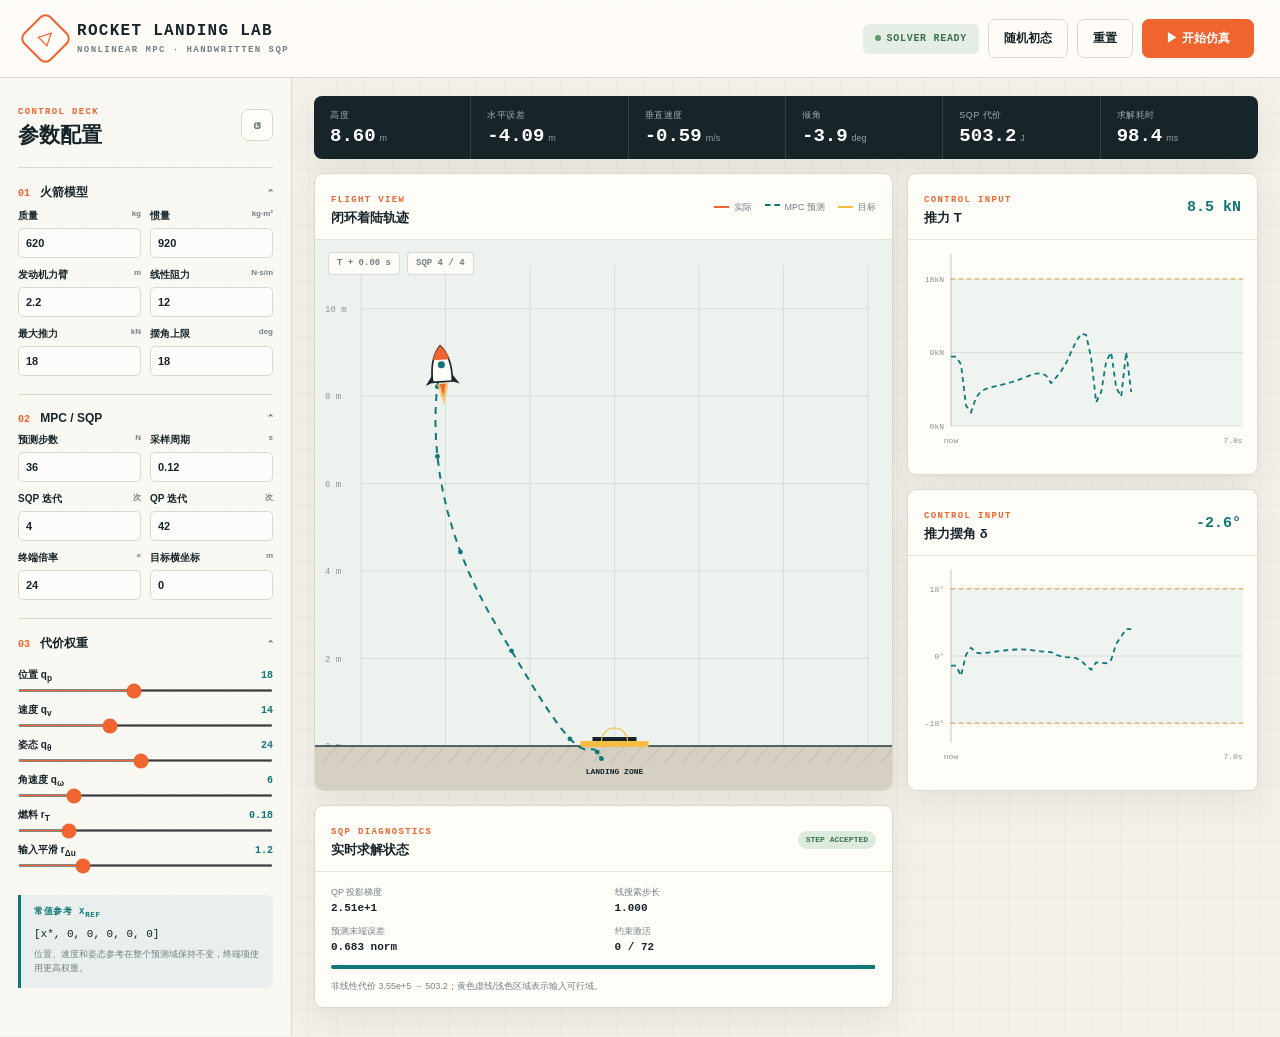
==== index.html @ 8353f201 "initial sim" ====
<!doctype html>
<html lang="zh-CN">
<head>
  <meta charset="utf-8" />
  <meta name="viewport" content="width=device-width, initial-scale=1" />
  <meta name="description" content="基于手写 SQP 的二维火箭着陆 MPC 可视化演示" />
  <title>SQP / MPC · Rocket Landing Lab</title>
  <link rel="stylesheet" href="styles.css" />
</head>
<body>
  <div class="app-shell">
    <header class="topbar">
      <div class="brand">
        <span class="brand-mark" aria-hidden="true">△</span>
        <div>
          <h1>ROCKET LANDING LAB</h1>
          <p>NONLINEAR MPC · HANDWRITTEN SQP</p>
        </div>
      </div>
      <div class="header-actions">
        <span id="solverBadge" class="status-badge"><i></i> SOLVER READY</span>
        <button id="randomizeBtn" class="btn secondary">随机初态</button>
        <button id="resetBtn" class="btn secondary">重置</button>
        <button id="runBtn" class="btn primary">▶ 开始仿真</button>
      </div>
    </header>

    <main class="workspace">
      <aside class="control-panel">
        <div class="panel-heading">
          <div>
            <span class="eyebrow">CONTROL DECK</span>
            <h2>参数配置</h2>
          </div>
          <button id="defaultsBtn" class="icon-btn" title="恢复默认参数">↺</button>
        </div>

        <section class="control-section">
          <button class="section-title" aria-expanded="true">
            <span><b>01</b> 火箭模型</span><i>⌃</i>
          </button>
          <div class="section-body grid-2">
            <label>质量 <span>kg</span><input id="mass" type="number" min="150" max="3000" step="10" value="620" /></label>
            <label>惯量 <span>kg·m²</span><input id="inertia" type="number" min="100" max="10000" step="10" value="920" /></label>
            <label>发动机力臂 <span>m</span><input id="lever" type="number" min="0.2" max="5" step="0.1" value="2.2" /></label>
            <label>线性阻力 <span>N·s/m</span><input id="drag" type="number" min="0" max="100" step="1" value="12" /></label>
            <label>最大推力 <span>kN</span><input id="maxThrust" type="number" min="5" max="80" step="0.5" value="18" /></label>
            <label>摆角上限 <span>deg</span><input id="maxGimbal" type="number" min="2" max="35" step="1" value="18" /></label>
          </div>
        </section>

        <section class="control-section">
          <button class="section-title" aria-expanded="true">
            <span><b>02</b> MPC / SQP</span><i>⌃</i>
          </button>
          <div class="section-body grid-2">
            <label>预测步数 <span>N</span><input id="horizon" type="number" min="12" max="70" step="1" value="36" /></label>
            <label>采样周期 <span>s</span><input id="dt" type="number" min="0.05" max="0.3" step="0.01" value="0.12" /></label>
            <label>SQP 迭代 <span>次</span><input id="sqpIterations" type="number" min="1" max="8" step="1" value="4" /></label>
            <label>QP 迭代 <span>次</span><input id="qpIterations" type="number" min="8" max="100" step="1" value="42" /></label>
            <label>终端倍率 <span>×</span><input id="terminalScale" type="number" min="1" max="80" step="1" value="24" /></label>
            <label>目标横坐标 <span>m</span><input id="targetX" type="number" min="-8" max="8" step="0.5" value="0" /></label>
          </div>
        </section>

        <section class="control-section weights-section">
          <button class="section-title" aria-expanded="true">
            <span><b>03</b> 代价权重</span><i>⌃</i>
          </button>
          <div class="section-body">
            <label class="slider-label"><span>位置 q<sub>p</sub></span><output id="wPosOut">18</output><input id="wPos" type="range" min="0" max="40" step="1" value="18" /></label>
            <label class="slider-label"><span>速度 q<sub>v</sub></span><output id="wVelOut">14</output><input id="wVel" type="range" min="0" max="40" step="1" value="14" /></label>
            <label class="slider-label"><span>姿态 q<sub>θ</sub></span><output id="wAngleOut">24</output><input id="wAngle" type="range" min="0" max="50" step="1" value="24" /></label>
            <label class="slider-label"><span>角速度 q<sub>ω</sub></span><output id="wOmegaOut">6</output><input id="wOmega" type="range" min="0" max="30" step="1" value="6" /></label>
            <label class="slider-label"><span>燃料 r<sub>T</sub></span><output id="wFuelOut">0.18</output><input id="wFuel" type="range" min="0" max="1" step="0.02" value="0.18" /></label>
            <label class="slider-label"><span>输入平滑 r<sub>Δu</sub></span><output id="wSmoothOut">1.2</output><input id="wSmooth" type="range" min="0" max="5" step="0.1" value="1.2" /></label>
          </div>
        </section>

        <div class="reference-card">
          <span>常值参考 x<sub>ref</sub></span>
          <code>[x*, 0, 0, 0, 0, 0]</code>
          <p>位置、速度和姿态参考在整个预测域保持不变，终端项使用更高权重。</p>
        </div>
      </aside>

      <section class="dashboard">
        <div class="telemetry-strip">
          <div><span>高度</span><strong id="altitudeValue">—</strong><small>m</small></div>
          <div><span>水平误差</span><strong id="xErrorValue">—</strong><small>m</small></div>
          <div><span>垂直速度</span><strong id="vzValue">—</strong><small>m/s</small></div>
          <div><span>倾角</span><strong id="angleValue">—</strong><small>deg</small></div>
          <div><span>SQP 代价</span><strong id="costValue">—</strong><small>J</small></div>
          <div><span>求解耗时</span><strong id="solveValue">—</strong><small>ms</small></div>
        </div>

        <div class="viz-grid">
          <article class="card flight-card">
            <div class="card-header">
              <div><span class="eyebrow">FLIGHT VIEW</span><h3>闭环着陆轨迹</h3></div>
              <div class="legend"><span class="actual">实际</span><span class="predicted">MPC 预测</span><span class="target">目标</span></div>
            </div>
            <div class="canvas-wrap flight-wrap">
              <canvas id="flightCanvas"></canvas>
              <div class="flight-overlay">
                <span id="timeChip">T + 0.00 s</span>
                <span id="iterationChip">SQP 0 / 0</span>
              </div>
              <div id="landingResult" class="landing-result" hidden></div>
            </div>
          </article>

          <article class="card input-card">
            <div class="card-header">
              <div><span class="eyebrow">CONTROL INPUT</span><h3>推力 T</h3></div>
              <strong id="thrustNow">0.0 kN</strong>
            </div>
            <div class="canvas-wrap chart-wrap"><canvas id="thrustCanvas"></canvas></div>
          </article>

          <article class="card input-card">
            <div class="card-header">
              <div><span class="eyebrow">CONTROL INPUT</span><h3>推力摆角 δ</h3></div>
              <strong id="gimbalNow">0.0°</strong>
            </div>
            <div class="canvas-wrap chart-wrap"><canvas id="gimbalCanvas"></canvas></div>
          </article>

          <article class="card diagnostics-card">
            <div class="card-header">
              <div><span class="eyebrow">SQP DIAGNOSTICS</span><h3>实时求解状态</h3></div>
              <span id="convergencePill" class="pill">WAITING</span>
            </div>
            <div class="diagnostics-grid">
              <div><span>QP 投影梯度</span><strong id="qpResidual">—</strong></div>
              <div><span>线搜索步长</span><strong id="lineAlpha">—</strong></div>
              <div><span>预测末端误差</span><strong id="terminalError">—</strong></div>
              <div><span>约束激活</span><strong id="activeConstraints">—</strong></div>
            </div>
            <div class="cost-track"><i id="costTrackFill"></i></div>
            <p id="solverMessage">点击“开始仿真”，MPC 将在每个采样时刻重新求解。</p>
          </article>
        </div>
      </section>
    </main>
  </div>
  <script src="mpc.js"></script>
  <script src="app.js"></script>
</body>
</html>
---- styles.css ----
:root {
  --ink: #17252a;
  --muted: #718086;
  --paper: #f4f1e9;
  --card: #fffdf8;
  --line: #ddd8cc;
  --orange: #f0642f;
  --orange-dark: #d84c18;
  --teal: #0f7778;
  --yellow: #f6bd45;
  --green: #4f8d61;
  --shadow: 0 12px 34px rgba(42, 48, 45, .08);
}

* { box-sizing: border-box; }

html, body { margin: 0; min-height: 100%; background: var(--paper); color: var(--ink); }

body {
  font-family: Inter, ui-sans-serif, -apple-system, BlinkMacSystemFont, "Segoe UI", "PingFang SC", "Microsoft YaHei", sans-serif;
  background-image:
    linear-gradient(rgba(23, 37, 42, .022) 1px, transparent 1px),
    linear-gradient(90deg, rgba(23, 37, 42, .022) 1px, transparent 1px);
  background-size: 28px 28px;
}

button, input { font: inherit; }
button { color: inherit; }

.app-shell { min-height: 100vh; }

.topbar {
  height: 78px;
  display: flex;
  align-items: center;
  justify-content: space-between;
  padding: 0 26px;
  border-bottom: 1px solid var(--line);
  background: rgba(255, 253, 248, .92);
  backdrop-filter: blur(14px);
  position: sticky;
  top: 0;
  z-index: 10;
}

.brand { display: flex; align-items: center; gap: 12px; }
.brand-mark {
  width: 39px; height: 39px; display: grid; place-items: center;
  border: 2px solid var(--orange); color: var(--orange); font-weight: 900;
  transform: rotate(45deg); border-radius: 8px;
}
.brand-mark::first-letter { transform: rotate(-45deg); }
.brand h1 { margin: 0; font: 800 16px/1.15 ui-monospace, SFMono-Regular, Menlo, monospace; letter-spacing: .08em; }
.brand p { margin: 5px 0 0; font: 600 9px/1 ui-monospace, monospace; color: var(--muted); letter-spacing: .16em; }

.header-actions { display: flex; align-items: center; gap: 9px; }
.status-badge { font: 700 10px/1 ui-monospace, monospace; letter-spacing: .07em; background: #e4eee5; color: #3f6f4c; padding: 10px 12px; border-radius: 6px; }
.status-badge i { display: inline-block; width: 6px; height: 6px; margin-right: 6px; border-radius: 50%; background: #5a9c6a; }
.status-badge.running i { animation: pulse 1.2s infinite; }
.status-badge.warning { background: #fff0d5; color: #9b6414; }
.status-badge.warning i { background: var(--yellow); }

.btn, .icon-btn {
  border: 1px solid var(--line); border-radius: 7px; background: var(--card);
  cursor: pointer; transition: .16s ease; font-weight: 700;
}
.btn { padding: 10px 15px; font-size: 12px; }
.btn:hover, .icon-btn:hover { transform: translateY(-1px); box-shadow: 0 5px 14px rgba(33, 40, 38, .09); }
.btn.primary { color: #fff; background: var(--orange); border-color: var(--orange); min-width: 112px; }
.btn.primary:hover { background: var(--orange-dark); }
.btn.primary.running { background: var(--teal); border-color: var(--teal); }
.btn.secondary { background: transparent; }
.icon-btn { width: 32px; height: 32px; color: var(--muted); }

.workspace { display: grid; grid-template-columns: 292px minmax(0, 1fr); min-height: calc(100vh - 78px); }
.control-panel { border-right: 1px solid var(--line); background: rgba(255, 253, 248, .62); padding: 22px 18px 28px; }
.panel-heading, .card-header { display: flex; align-items: center; justify-content: space-between; }
.panel-heading h2, .card-header h3 { margin: 3px 0 0; }
.panel-heading h2 { font-size: 21px; }
.eyebrow { color: var(--orange); font: 800 9px/1 ui-monospace, monospace; letter-spacing: .15em; }

.control-section { border-top: 1px solid var(--line); margin-top: 18px; padding-top: 8px; }
.section-title { width: 100%; display: flex; justify-content: space-between; align-items: center; padding: 8px 0; border: 0; background: none; cursor: pointer; font-weight: 800; font-size: 12px; }
.section-title b { color: var(--orange); margin-right: 7px; font: 800 10px/1 ui-monospace, monospace; }
.section-title i { color: var(--muted); font-style: normal; }
.section-body { overflow: hidden; }
.control-section.collapsed .section-body { display: none; }
.control-section.collapsed .section-title i { transform: rotate(180deg); }
.grid-2 { display: grid; grid-template-columns: 1fr 1fr; gap: 10px 9px; }
.grid-2 label { color: var(--ink); font-size: 10px; font-weight: 700; }
.grid-2 label span { float: right; color: var(--muted); font-size: 8px; font-weight: 600; }
input[type="number"] {
  width: 100%; margin-top: 5px; padding: 8px 7px; border: 1px solid var(--line);
  border-radius: 5px; outline: none; background: rgba(255,255,255,.68); color: var(--ink); font-size: 11px;
}
input[type="number"]:focus { border-color: var(--teal); box-shadow: 0 0 0 2px rgba(15,119,120,.1); }

.slider-label { display: grid; grid-template-columns: 1fr 40px; align-items: center; gap: 2px 8px; margin: 8px 0 11px; font-size: 10px; font-weight: 700; }
.slider-label output { justify-self: end; font: 700 10px/1 ui-monospace, monospace; color: var(--teal); }
input[type="range"] { grid-column: 1 / 3; width: 100%; height: 3px; margin: 4px 0 0; accent-color: var(--orange); cursor: pointer; }

.reference-card { margin-top: 17px; padding: 13px; background: #e8efec; border-left: 3px solid var(--teal); border-radius: 0 6px 6px 0; }
.reference-card span { display: block; color: var(--teal); font: 800 9px/1 ui-monospace, monospace; text-transform: uppercase; letter-spacing: .08em; }
.reference-card code { display: block; margin-top: 9px; color: var(--ink); font-size: 11px; }
.reference-card p { margin: 8px 0 0; color: var(--muted); font-size: 9px; line-height: 1.5; }

.dashboard { min-width: 0; padding: 18px 22px 28px; }
.telemetry-strip { display: grid; grid-template-columns: repeat(6, 1fr); background: var(--ink); border-radius: 8px; color: white; overflow: hidden; box-shadow: var(--shadow); }
.telemetry-strip > div { padding: 13px 16px; border-right: 1px solid rgba(255,255,255,.12); }
.telemetry-strip > div:last-child { border: 0; }
.telemetry-strip span { display: block; color: #9cadb0; font-size: 9px; letter-spacing: .06em; }
.telemetry-strip strong { display: inline-block; margin-top: 5px; font: 700 19px/1 ui-monospace, monospace; }
.telemetry-strip small { margin-left: 4px; color: #91a3a6; font-size: 9px; }

.viz-grid { display: grid; grid-template-columns: minmax(0, 1.65fr) minmax(310px, 1fr); gap: 14px; margin-top: 14px; }
.card { background: var(--card); border: 1px solid var(--line); border-radius: 9px; box-shadow: var(--shadow); overflow: hidden; min-width: 0; }
.card-header { padding: 14px 16px 12px; border-bottom: 1px solid #e8e3d8; }
.card-header h3 { font-size: 13px; }
.card-header > strong { color: var(--teal); font: 800 15px/1 ui-monospace, monospace; }
.flight-card { grid-row: span 2; }
.legend { display: flex; gap: 13px; color: var(--muted); font-size: 9px; }
.legend span::before { content: ""; display: inline-block; width: 15px; height: 2px; margin: 0 5px 2px 0; }
.legend .actual::before { background: var(--orange); }
.legend .predicted::before { border-top: 2px dashed var(--teal); }
.legend .target::before { background: var(--yellow); }
.canvas-wrap { position: relative; min-width: 0; }
.flight-wrap { height: 550px; background: #edf2ef; }
.chart-wrap { height: 213px; }
canvas { display: block; width: 100%; height: 100%; }
.flight-overlay { position: absolute; left: 13px; top: 12px; display: flex; gap: 7px; pointer-events: none; }
.flight-overlay span { padding: 6px 8px; border: 1px solid rgba(23,37,42,.15); border-radius: 4px; background: rgba(255,253,248,.82); color: var(--muted); font: 700 9px/1 ui-monospace, monospace; }
.landing-result { position: absolute; inset: 50% auto auto 50%; transform: translate(-50%,-50%); width: min(330px, 80%); padding: 18px; background: rgba(255,253,248,.94); border: 1px solid var(--line); border-top: 4px solid var(--green); text-align: center; border-radius: 7px; box-shadow: 0 15px 40px rgba(23,37,42,.2); font-weight: 800; }
.landing-result.fail { border-top-color: var(--orange); }
.landing-result small { display: block; margin-top: 8px; color: var(--muted); font-weight: 500; }

.diagnostics-card { min-height: 180px; }
.pill { padding: 5px 8px; background: #eee9dd; border-radius: 10px; color: var(--muted); font: 800 8px/1 ui-monospace, monospace; }
.pill.good { background: #dcebdd; color: #3f714b; }
.diagnostics-grid { display: grid; grid-template-columns: 1fr 1fr; gap: 11px 22px; padding: 14px 16px 10px; }
.diagnostics-grid span { display: block; color: var(--muted); font-size: 9px; }
.diagnostics-grid strong { display: block; margin-top: 4px; font: 700 11px/1 ui-monospace, monospace; }
.cost-track { height: 4px; margin: 2px 16px 11px; border-radius: 2px; background: #ece7dc; overflow: hidden; }
.cost-track i { display: block; height: 100%; width: 0; background: var(--teal); transition: width .2s; }
.diagnostics-card p { margin: 0 16px 14px; color: var(--muted); font-size: 9px; line-height: 1.4; }

@keyframes pulse { 50% { opacity: .25; transform: scale(.72); } }

@media (max-width: 1100px) {
  .workspace { grid-template-columns: 250px minmax(0, 1fr); }
  .viz-grid { grid-template-columns: 1fr; }
  .flight-card { grid-row: auto; }
  .flight-wrap { height: 500px; }
  .telemetry-strip { grid-template-columns: repeat(3, 1fr); }
  .telemetry-strip > div:nth-child(3) { border-right: 0; }
  .telemetry-strip > div:nth-child(-n+3) { border-bottom: 1px solid rgba(255,255,255,.12); }
}

@media (max-width: 760px) {
  .topbar { height: auto; min-height: 70px; padding: 12px 14px; align-items: flex-start; }
  .brand p, .status-badge, #resetBtn { display: none; }
  .header-actions { flex-wrap: wrap; justify-content: flex-end; }
  .btn { padding: 9px 10px; }
  .workspace { display: block; }
  .control-panel { border-right: 0; border-bottom: 1px solid var(--line); }
  .dashboard { padding: 12px; }
  .telemetry-strip { grid-template-columns: repeat(2, 1fr); }
  .telemetry-strip > div { border-bottom: 1px solid rgba(255,255,255,.12); }
  .flight-wrap { height: 420px; }
  .legend { display: none; }
}
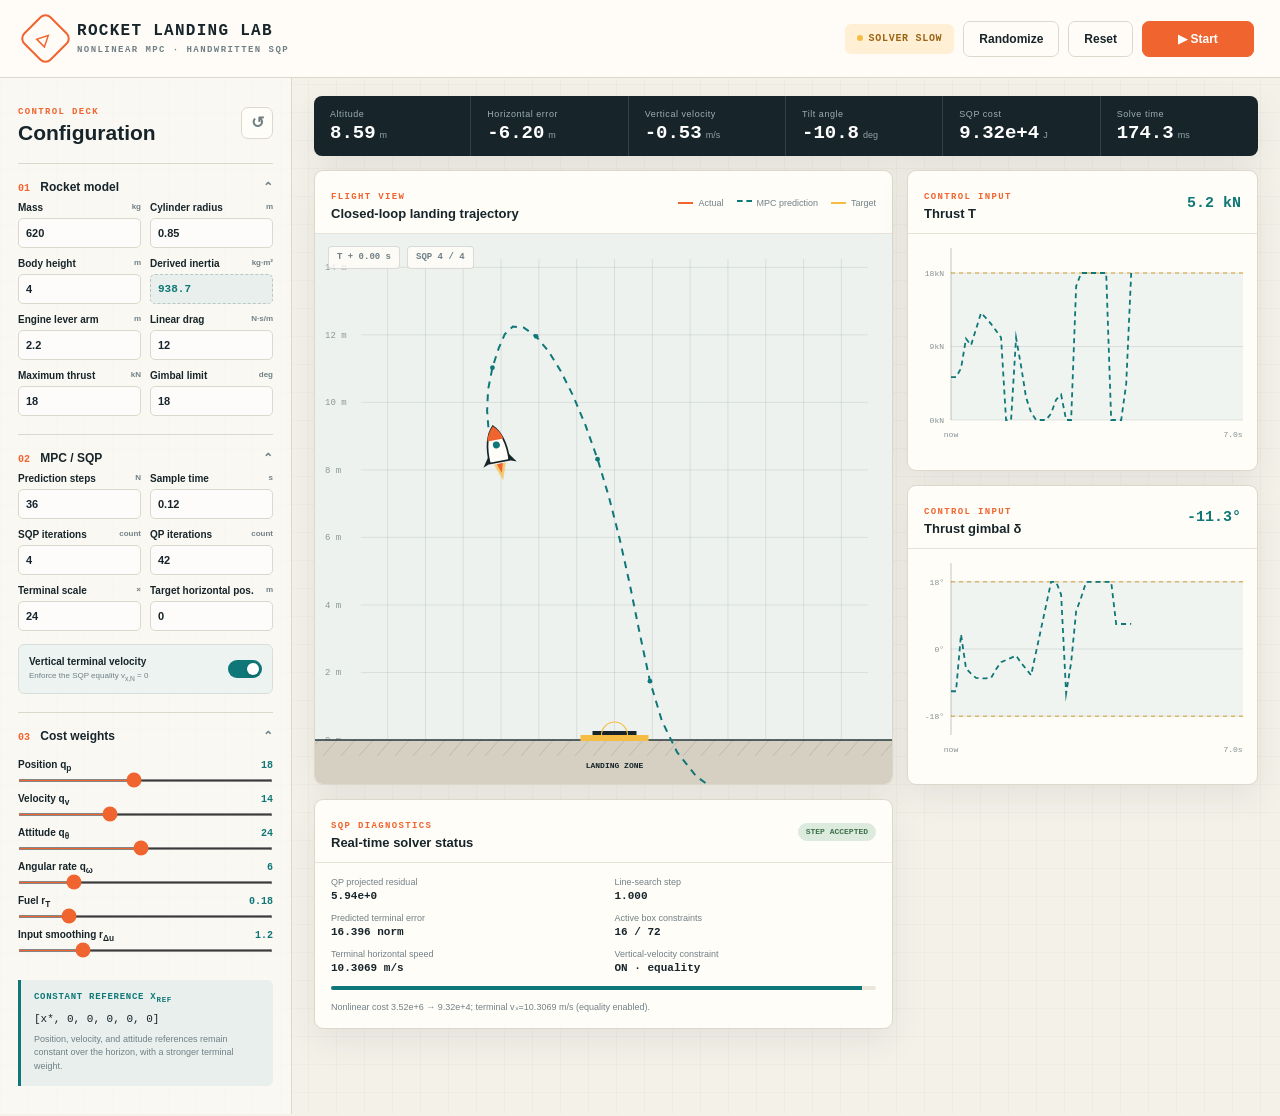
==== commit 53f244a3: "converg to english" ====
--- a/index.html
+++ b/index.html
@@ -1,9 +1,9 @@
 <!doctype html>
-<html lang="zh-CN">
+<html lang="en">
 <head>
   <meta charset="utf-8" />
   <meta name="viewport" content="width=device-width, initial-scale=1" />
-  <meta name="description" content="基于手写 SQP 的二维火箭着陆 MPC 可视化演示" />
+  <meta name="description" content="Interactive 2D rocket landing MPC demo with a handwritten SQP solver" />
   <title>SQP / MPC · Rocket Landing Lab</title>
   <link rel="stylesheet" href="styles.css" />
 </head>
@@ -19,9 +19,9 @@
       </div>
       <div class="header-actions">
         <span id="solverBadge" class="status-badge"><i></i> SOLVER READY</span>
-        <button id="randomizeBtn" class="btn secondary">随机初态</button>
-        <button id="resetBtn" class="btn secondary">重置</button>
-        <button id="runBtn" class="btn primary">▶ 开始仿真</button>
+        <button id="randomizeBtn" class="btn secondary">Randomize</button>
+        <button id="resetBtn" class="btn secondary">Reset</button>
+        <button id="runBtn" class="btn primary">▶ Start</button>
       </div>
     </header>
 
@@ -30,22 +30,24 @@
         <div class="panel-heading">
           <div>
             <span class="eyebrow">CONTROL DECK</span>
-            <h2>参数配置</h2>
+            <h2>Configuration</h2>
           </div>
-          <button id="defaultsBtn" class="icon-btn" title="恢复默认参数">↺</button>
+          <button id="defaultsBtn" class="icon-btn" title="Restore default parameters">↺</button>
         </div>
 
         <section class="control-section">
           <button class="section-title" aria-expanded="true">
-            <span><b>01</b> 火箭模型</span><i>⌃</i>
+            <span><b>01</b> Rocket model</span><i>⌃</i>
           </button>
           <div class="section-body grid-2">
-            <label>质量 <span>kg</span><input id="mass" type="number" min="150" max="3000" step="10" value="620" /></label>
-            <label>惯量 <span>kg·m²</span><input id="inertia" type="number" min="100" max="10000" step="10" value="920" /></label>
-            <label>发动机力臂 <span>m</span><input id="lever" type="number" min="0.2" max="5" step="0.1" value="2.2" /></label>
-            <label>线性阻力 <span>N·s/m</span><input id="drag" type="number" min="0" max="100" step="1" value="12" /></label>
-            <label>最大推力 <span>kN</span><input id="maxThrust" type="number" min="5" max="80" step="0.5" value="18" /></label>
-            <label>摆角上限 <span>deg</span><input id="maxGimbal" type="number" min="2" max="35" step="1" value="18" /></label>
+            <label>Mass <span>kg</span><input id="mass" type="number" min="150" max="3000" step="10" value="620" /></label>
+            <label>Cylinder radius <span>m</span><input id="radius" type="number" min="0.2" max="3" step="0.05" value="0.85" /></label>
+            <label>Body height <span>m</span><input id="bodyHeight" type="number" min="1" max="12" step="0.1" value="4" /></label>
+            <label title="I = m(3r²+h²)/12">Derived inertia <span>kg·m²</span><input id="inertia" class="derived-input" type="text" value="938.7" readonly /></label>
+            <label>Engine lever arm <span>m</span><input id="lever" type="number" min="0.2" max="5" step="0.1" value="2.2" /></label>
+            <label>Linear drag <span>N·s/m</span><input id="drag" type="number" min="0" max="100" step="1" value="12" /></label>
+            <label>Maximum thrust <span>kN</span><input id="maxThrust" type="number" min="5" max="80" step="0.5" value="18" /></label>
+            <label>Gimbal limit <span>deg</span><input id="maxGimbal" type="number" min="2" max="35" step="1" value="18" /></label>
           </div>
         </section>
 
@@ -54,51 +56,56 @@
             <span><b>02</b> MPC / SQP</span><i>⌃</i>
           </button>
           <div class="section-body grid-2">
-            <label>预测步数 <span>N</span><input id="horizon" type="number" min="12" max="70" step="1" value="36" /></label>
-            <label>采样周期 <span>s</span><input id="dt" type="number" min="0.05" max="0.3" step="0.01" value="0.12" /></label>
-            <label>SQP 迭代 <span>次</span><input id="sqpIterations" type="number" min="1" max="8" step="1" value="4" /></label>
-            <label>QP 迭代 <span>次</span><input id="qpIterations" type="number" min="8" max="100" step="1" value="42" /></label>
-            <label>终端倍率 <span>×</span><input id="terminalScale" type="number" min="1" max="80" step="1" value="24" /></label>
-            <label>目标横坐标 <span>m</span><input id="targetX" type="number" min="-8" max="8" step="0.5" value="0" /></label>
+            <label>Prediction steps <span>N</span><input id="horizon" type="number" min="12" max="70" step="1" value="36" /></label>
+            <label>Sample time <span>s</span><input id="dt" type="number" min="0.05" max="0.3" step="0.01" value="0.12" /></label>
+            <label>SQP iterations <span>count</span><input id="sqpIterations" type="number" min="1" max="8" step="1" value="4" /></label>
+            <label>QP iterations <span>count</span><input id="qpIterations" type="number" min="8" max="100" step="1" value="42" /></label>
+            <label>Terminal scale <span>×</span><input id="terminalScale" type="number" min="1" max="80" step="1" value="24" /></label>
+            <label>Target horizontal pos. <span>m</span><input id="targetX" type="number" min="-8" max="8" step="0.5" value="0" /></label>
           </div>
+          <label class="constraint-toggle">
+            <span class="toggle-copy"><b>Vertical terminal velocity</b><small>Enforce the SQP equality v<sub>x,N</sub> = 0</small></span>
+            <input id="terminalVertical" type="checkbox" checked />
+            <i aria-hidden="true"></i>
+          </label>
         </section>
 
         <section class="control-section weights-section">
           <button class="section-title" aria-expanded="true">
-            <span><b>03</b> 代价权重</span><i>⌃</i>
+            <span><b>03</b> Cost weights</span><i>⌃</i>
           </button>
           <div class="section-body">
-            <label class="slider-label"><span>位置 q<sub>p</sub></span><output id="wPosOut">18</output><input id="wPos" type="range" min="0" max="40" step="1" value="18" /></label>
-            <label class="slider-label"><span>速度 q<sub>v</sub></span><output id="wVelOut">14</output><input id="wVel" type="range" min="0" max="40" step="1" value="14" /></label>
-            <label class="slider-label"><span>姿态 q<sub>θ</sub></span><output id="wAngleOut">24</output><input id="wAngle" type="range" min="0" max="50" step="1" value="24" /></label>
-            <label class="slider-label"><span>角速度 q<sub>ω</sub></span><output id="wOmegaOut">6</output><input id="wOmega" type="range" min="0" max="30" step="1" value="6" /></label>
-            <label class="slider-label"><span>燃料 r<sub>T</sub></span><output id="wFuelOut">0.18</output><input id="wFuel" type="range" min="0" max="1" step="0.02" value="0.18" /></label>
-            <label class="slider-label"><span>输入平滑 r<sub>Δu</sub></span><output id="wSmoothOut">1.2</output><input id="wSmooth" type="range" min="0" max="5" step="0.1" value="1.2" /></label>
+            <label class="slider-label"><span>Position q<sub>p</sub></span><output id="wPosOut">18</output><input id="wPos" type="range" min="0" max="40" step="1" value="18" /></label>
+            <label class="slider-label"><span>Velocity q<sub>v</sub></span><output id="wVelOut">14</output><input id="wVel" type="range" min="0" max="40" step="1" value="14" /></label>
+            <label class="slider-label"><span>Attitude q<sub>θ</sub></span><output id="wAngleOut">24</output><input id="wAngle" type="range" min="0" max="50" step="1" value="24" /></label>
+            <label class="slider-label"><span>Angular rate q<sub>ω</sub></span><output id="wOmegaOut">6</output><input id="wOmega" type="range" min="0" max="30" step="1" value="6" /></label>
+            <label class="slider-label"><span>Fuel r<sub>T</sub></span><output id="wFuelOut">0.18</output><input id="wFuel" type="range" min="0" max="1" step="0.02" value="0.18" /></label>
+            <label class="slider-label"><span>Input smoothing r<sub>Δu</sub></span><output id="wSmoothOut">1.2</output><input id="wSmooth" type="range" min="0" max="5" step="0.1" value="1.2" /></label>
           </div>
         </section>
 
         <div class="reference-card">
-          <span>常值参考 x<sub>ref</sub></span>
+          <span>Constant reference x<sub>ref</sub></span>
           <code>[x*, 0, 0, 0, 0, 0]</code>
-          <p>位置、速度和姿态参考在整个预测域保持不变，终端项使用更高权重。</p>
+          <p>Position, velocity, and attitude references remain constant over the horizon, with a stronger terminal weight.</p>
         </div>
       </aside>
 
       <section class="dashboard">
         <div class="telemetry-strip">
-          <div><span>高度</span><strong id="altitudeValue">—</strong><small>m</small></div>
-          <div><span>水平误差</span><strong id="xErrorValue">—</strong><small>m</small></div>
-          <div><span>垂直速度</span><strong id="vzValue">—</strong><small>m/s</small></div>
-          <div><span>倾角</span><strong id="angleValue">—</strong><small>deg</small></div>
-          <div><span>SQP 代价</span><strong id="costValue">—</strong><small>J</small></div>
-          <div><span>求解耗时</span><strong id="solveValue">—</strong><small>ms</small></div>
+          <div><span>Altitude</span><strong id="altitudeValue">—</strong><small>m</small></div>
+          <div><span>Horizontal error</span><strong id="xErrorValue">—</strong><small>m</small></div>
+          <div><span>Vertical velocity</span><strong id="vzValue">—</strong><small>m/s</small></div>
+          <div><span>Tilt angle</span><strong id="angleValue">—</strong><small>deg</small></div>
+          <div><span>SQP cost</span><strong id="costValue">—</strong><small>J</small></div>
+          <div><span>Solve time</span><strong id="solveValue">—</strong><small>ms</small></div>
         </div>
 
         <div class="viz-grid">
           <article class="card flight-card">
             <div class="card-header">
-              <div><span class="eyebrow">FLIGHT VIEW</span><h3>闭环着陆轨迹</h3></div>
-              <div class="legend"><span class="actual">实际</span><span class="predicted">MPC 预测</span><span class="target">目标</span></div>
+              <div><span class="eyebrow">FLIGHT VIEW</span><h3>Closed-loop landing trajectory</h3></div>
+              <div class="legend"><span class="actual">Actual</span><span class="predicted">MPC prediction</span><span class="target">Target</span></div>
             </div>
             <div class="canvas-wrap flight-wrap">
               <canvas id="flightCanvas"></canvas>
@@ -112,7 +119,7 @@
 
           <article class="card input-card">
             <div class="card-header">
-              <div><span class="eyebrow">CONTROL INPUT</span><h3>推力 T</h3></div>
+              <div><span class="eyebrow">CONTROL INPUT</span><h3>Thrust T</h3></div>
               <strong id="thrustNow">0.0 kN</strong>
             </div>
             <div class="canvas-wrap chart-wrap"><canvas id="thrustCanvas"></canvas></div>
@@ -120,7 +127,7 @@
 
           <article class="card input-card">
             <div class="card-header">
-              <div><span class="eyebrow">CONTROL INPUT</span><h3>推力摆角 δ</h3></div>
+              <div><span class="eyebrow">CONTROL INPUT</span><h3>Thrust gimbal δ</h3></div>
               <strong id="gimbalNow">0.0°</strong>
             </div>
             <div class="canvas-wrap chart-wrap"><canvas id="gimbalCanvas"></canvas></div>
@@ -128,17 +135,19 @@
 
           <article class="card diagnostics-card">
             <div class="card-header">
-              <div><span class="eyebrow">SQP DIAGNOSTICS</span><h3>实时求解状态</h3></div>
+              <div><span class="eyebrow">SQP DIAGNOSTICS</span><h3>Real-time solver status</h3></div>
               <span id="convergencePill" class="pill">WAITING</span>
             </div>
             <div class="diagnostics-grid">
-              <div><span>QP 投影梯度</span><strong id="qpResidual">—</strong></div>
-              <div><span>线搜索步长</span><strong id="lineAlpha">—</strong></div>
-              <div><span>预测末端误差</span><strong id="terminalError">—</strong></div>
-              <div><span>约束激活</span><strong id="activeConstraints">—</strong></div>
+              <div><span>QP projected residual</span><strong id="qpResidual">—</strong></div>
+              <div><span>Line-search step</span><strong id="lineAlpha">—</strong></div>
+              <div><span>Predicted terminal error</span><strong id="terminalError">—</strong></div>
+              <div><span>Active box constraints</span><strong id="activeConstraints">—</strong></div>
+              <div><span>Terminal horizontal speed</span><strong id="verticalConstraintResidual">—</strong></div>
+              <div><span>Vertical-velocity constraint</span><strong id="verticalConstraintState">—</strong></div>
             </div>
             <div class="cost-track"><i id="costTrackFill"></i></div>
-            <p id="solverMessage">点击“开始仿真”，MPC 将在每个采样时刻重新求解。</p>
+            <p id="solverMessage">Press Start. The MPC problem is solved again at every sample.</p>
           </article>
         </div>
       </section>
--- a/styles.css
+++ b/styles.css
@@ -93,7 +93,25 @@
   width: 100%; margin-top: 5px; padding: 8px 7px; border: 1px solid var(--line);
   border-radius: 5px; outline: none; background: rgba(255,255,255,.68); color: var(--ink); font-size: 11px;
 }
+input.derived-input {
+  width: 100%; margin-top: 5px; padding: 8px 7px; border: 1px dashed #b9c8c3;
+  border-radius: 5px; background: #e8efec; color: var(--teal); font: 700 11px/1 ui-monospace, monospace;
+}
 input[type="number"]:focus { border-color: var(--teal); box-shadow: 0 0 0 2px rgba(15,119,120,.1); }
+
+.constraint-toggle {
+  display: flex; align-items: center; justify-content: space-between; gap: 12px;
+  margin-top: 13px; padding: 11px 10px; border: 1px solid #d8dfdb; border-radius: 6px;
+  background: #edf3f0; cursor: pointer;
+}
+.toggle-copy b { display: block; font-size: 10px; }
+.toggle-copy small { display: block; margin-top: 4px; color: var(--muted); font-size: 8px; font-weight: 500; }
+.constraint-toggle input { position: absolute; opacity: 0; pointer-events: none; }
+.constraint-toggle > i { position: relative; flex: 0 0 34px; width: 34px; height: 18px; border-radius: 10px; background: #acb7b5; transition: .18s ease; }
+.constraint-toggle > i::after { content: ""; position: absolute; left: 3px; top: 3px; width: 12px; height: 12px; border-radius: 50%; background: white; transition: .18s ease; box-shadow: 0 1px 3px rgba(0,0,0,.22); }
+.constraint-toggle input:checked + i { background: var(--teal); }
+.constraint-toggle input:checked + i::after { transform: translateX(16px); }
+.constraint-toggle input:focus-visible + i { outline: 2px solid var(--orange); outline-offset: 2px; }
 
 .slider-label { display: grid; grid-template-columns: 1fr 40px; align-items: center; gap: 2px 8px; margin: 8px 0 11px; font-size: 10px; font-weight: 700; }
 .slider-label output { justify-self: end; font: 700 10px/1 ui-monospace, monospace; color: var(--teal); }
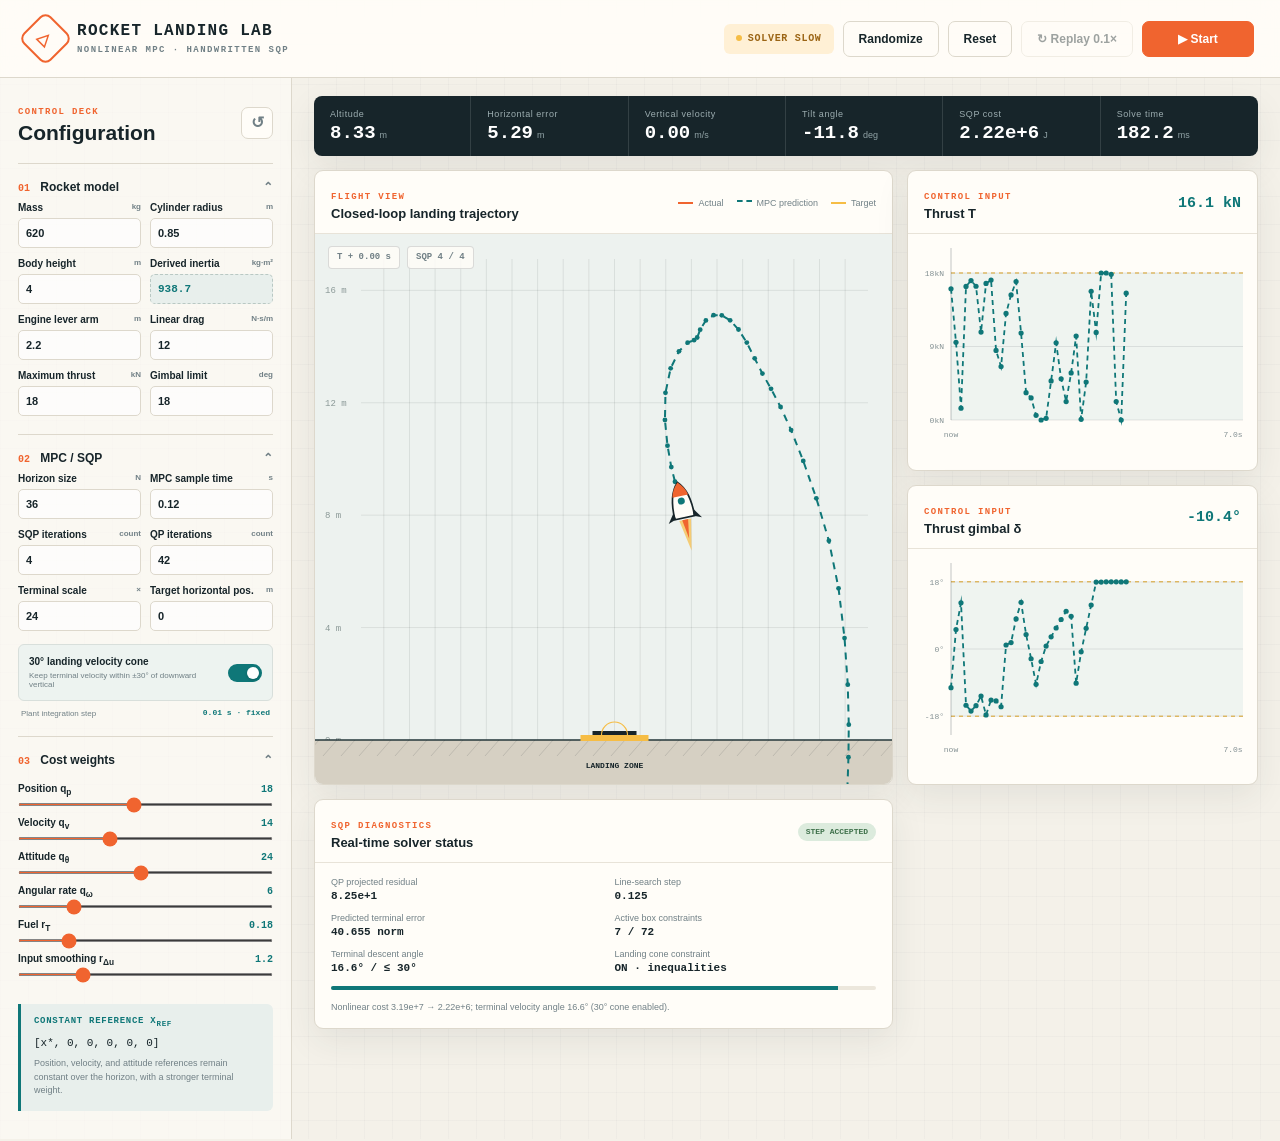
==== commit 2045bbc5: "timming corrected" ====
--- a/index.html
+++ b/index.html
@@ -21,6 +21,7 @@
         <span id="solverBadge" class="status-badge"><i></i> SOLVER READY</span>
         <button id="randomizeBtn" class="btn secondary">Randomize</button>
         <button id="resetBtn" class="btn secondary">Reset</button>
+        <button id="replayBtn" class="btn secondary" disabled>↻ Replay 0.1×</button>
         <button id="runBtn" class="btn primary">▶ Start</button>
       </div>
     </header>
@@ -56,18 +57,19 @@
             <span><b>02</b> MPC / SQP</span><i>⌃</i>
           </button>
           <div class="section-body grid-2">
-            <label>Prediction steps <span>N</span><input id="horizon" type="number" min="12" max="70" step="1" value="36" /></label>
-            <label>Sample time <span>s</span><input id="dt" type="number" min="0.05" max="0.3" step="0.01" value="0.12" /></label>
+            <label>Horizon size <span>N</span><input id="horizon" type="number" min="1" max="70" step="1" value="36" /></label>
+            <label>MPC sample time <span>s</span><input id="dt" type="number" min="0.05" max="0.3" step="0.01" value="0.12" /></label>
             <label>SQP iterations <span>count</span><input id="sqpIterations" type="number" min="1" max="8" step="1" value="4" /></label>
             <label>QP iterations <span>count</span><input id="qpIterations" type="number" min="8" max="100" step="1" value="42" /></label>
             <label>Terminal scale <span>×</span><input id="terminalScale" type="number" min="1" max="80" step="1" value="24" /></label>
             <label>Target horizontal pos. <span>m</span><input id="targetX" type="number" min="-8" max="8" step="0.5" value="0" /></label>
           </div>
           <label class="constraint-toggle">
-            <span class="toggle-copy"><b>Vertical terminal velocity</b><small>Enforce the SQP equality v<sub>x,N</sub> = 0</small></span>
-            <input id="terminalVertical" type="checkbox" checked />
+            <span class="toggle-copy"><b>30° landing velocity cone</b><small>Keep terminal velocity within ±30° of downward vertical</small></span>
+            <input id="terminalCone" type="checkbox" checked />
             <i aria-hidden="true"></i>
           </label>
+          <div class="fixed-step-note"><span>Plant integration step</span><b>0.01 s · fixed</b></div>
         </section>
 
         <section class="control-section weights-section">
@@ -143,8 +145,8 @@
               <div><span>Line-search step</span><strong id="lineAlpha">—</strong></div>
               <div><span>Predicted terminal error</span><strong id="terminalError">—</strong></div>
               <div><span>Active box constraints</span><strong id="activeConstraints">—</strong></div>
-              <div><span>Terminal horizontal speed</span><strong id="verticalConstraintResidual">—</strong></div>
-              <div><span>Vertical-velocity constraint</span><strong id="verticalConstraintState">—</strong></div>
+              <div><span>Terminal descent angle</span><strong id="landingConeMetric">—</strong></div>
+              <div><span>Landing cone constraint</span><strong id="landingConeState">—</strong></div>
             </div>
             <div class="cost-track"><i id="costTrackFill"></i></div>
             <p id="solverMessage">Press Start. The MPC problem is solved again at every sample.</p>
--- a/styles.css
+++ b/styles.css
@@ -70,6 +70,7 @@
 .btn.primary:hover { background: var(--orange-dark); }
 .btn.primary.running { background: var(--teal); border-color: var(--teal); }
 .btn.secondary { background: transparent; }
+.btn:disabled { opacity: .42; cursor: not-allowed; transform: none; box-shadow: none; }
 .icon-btn { width: 32px; height: 32px; color: var(--muted); }
 
 .workspace { display: grid; grid-template-columns: 292px minmax(0, 1fr); min-height: calc(100vh - 78px); }
@@ -112,6 +113,8 @@
 .constraint-toggle input:checked + i { background: var(--teal); }
 .constraint-toggle input:checked + i::after { transform: translateX(16px); }
 .constraint-toggle input:focus-visible + i { outline: 2px solid var(--orange); outline-offset: 2px; }
+.fixed-step-note { display: flex; justify-content: space-between; padding: 8px 3px 0; color: var(--muted); font-size: 8px; }
+.fixed-step-note b { color: var(--teal); font: 700 8px/1 ui-monospace, monospace; }
 
 .slider-label { display: grid; grid-template-columns: 1fr 40px; align-items: center; gap: 2px 8px; margin: 8px 0 11px; font-size: 10px; font-weight: 700; }
 .slider-label output { justify-self: end; font: 700 10px/1 ui-monospace, monospace; color: var(--teal); }
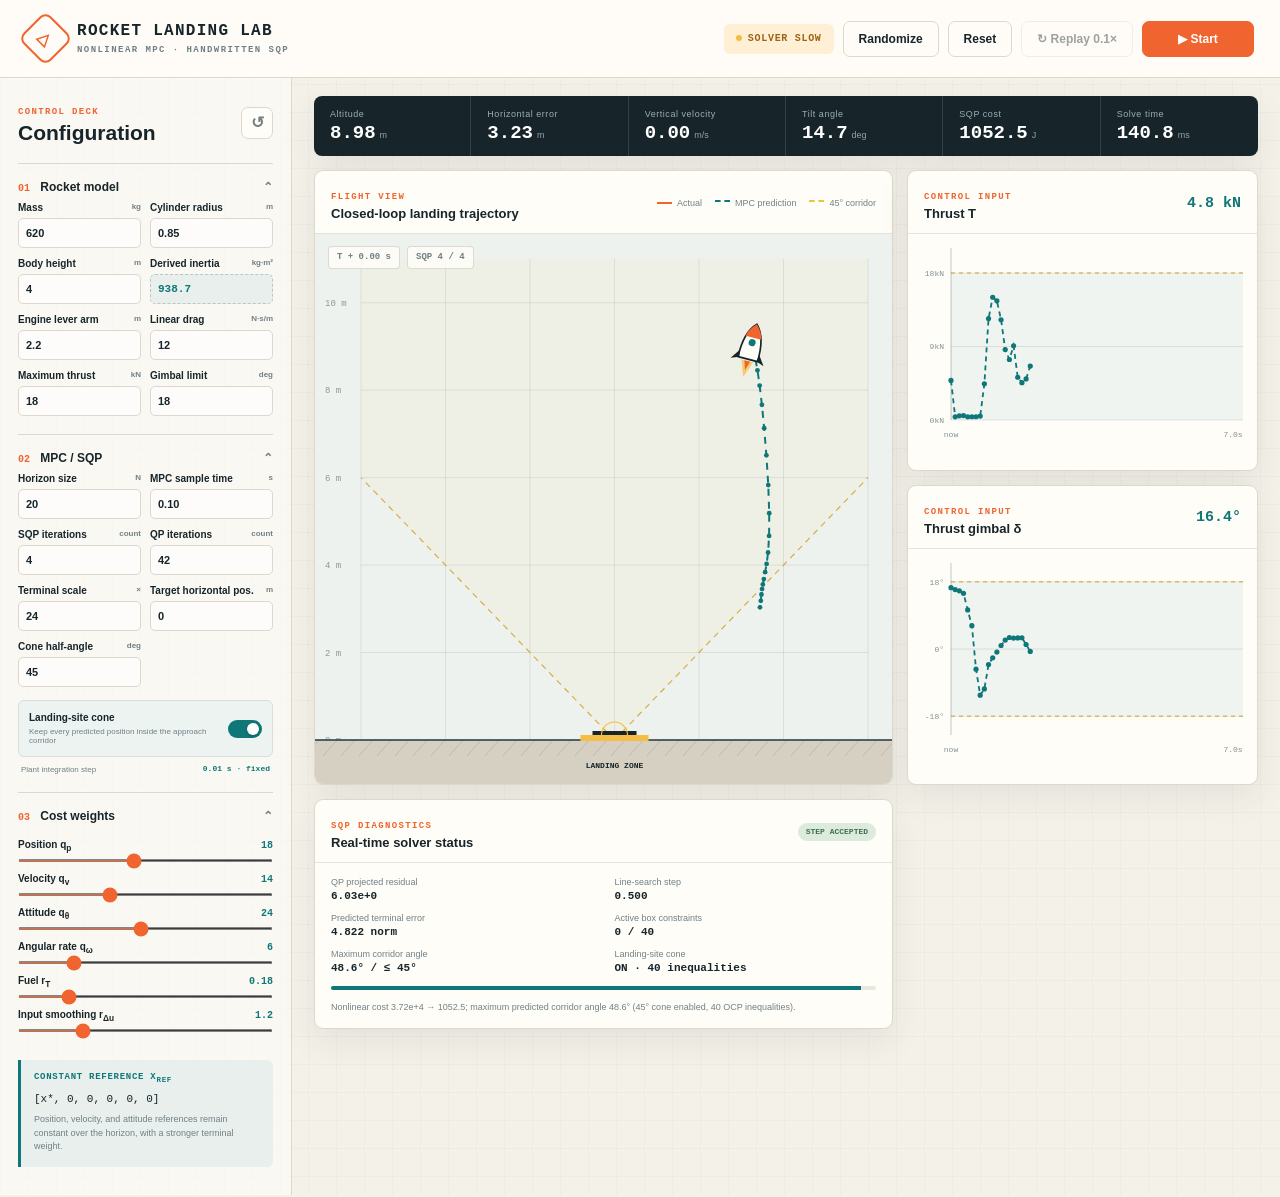
==== commit b60425b0: "wip" ====
--- a/index.html
+++ b/index.html
@@ -57,16 +57,17 @@
             <span><b>02</b> MPC / SQP</span><i>⌃</i>
           </button>
           <div class="section-body grid-2">
-            <label>Horizon size <span>N</span><input id="horizon" type="number" min="1" max="70" step="1" value="36" /></label>
-            <label>MPC sample time <span>s</span><input id="dt" type="number" min="0.05" max="0.3" step="0.01" value="0.12" /></label>
+            <label>Horizon size <span>N</span><input id="horizon" type="number" min="1" max="70" step="1" value="20" /></label>
+            <label>MPC sample time <span>s</span><input id="dt" type="number" min="0.05" max="0.3" step="0.01" value="0.10" /></label>
             <label>SQP iterations <span>count</span><input id="sqpIterations" type="number" min="1" max="8" step="1" value="4" /></label>
             <label>QP iterations <span>count</span><input id="qpIterations" type="number" min="8" max="100" step="1" value="42" /></label>
             <label>Terminal scale <span>×</span><input id="terminalScale" type="number" min="1" max="80" step="1" value="24" /></label>
             <label>Target horizontal pos. <span>m</span><input id="targetX" type="number" min="-8" max="8" step="0.5" value="0" /></label>
+            <label>Cone half-angle <span>deg</span><input id="coneAngle" type="number" min="15" max="90" step="1" value="45" /></label>
           </div>
           <label class="constraint-toggle">
-            <span class="toggle-copy"><b>30° landing velocity cone</b><small>Keep terminal velocity within ±30° of downward vertical</small></span>
-            <input id="terminalCone" type="checkbox" checked />
+            <span class="toggle-copy"><b>Landing-site cone</b><small>Keep every predicted position inside the approach corridor</small></span>
+            <input id="trajectoryCone" type="checkbox" checked />
             <i aria-hidden="true"></i>
           </label>
           <div class="fixed-step-note"><span>Plant integration step</span><b>0.01 s · fixed</b></div>
@@ -107,7 +108,7 @@
           <article class="card flight-card">
             <div class="card-header">
               <div><span class="eyebrow">FLIGHT VIEW</span><h3>Closed-loop landing trajectory</h3></div>
-              <div class="legend"><span class="actual">Actual</span><span class="predicted">MPC prediction</span><span class="target">Target</span></div>
+              <div class="legend"><span class="actual">Actual</span><span class="predicted">MPC prediction</span><span id="corridorLegend" class="corridor">45° corridor</span></div>
             </div>
             <div class="canvas-wrap flight-wrap">
               <canvas id="flightCanvas"></canvas>
@@ -145,8 +146,8 @@
               <div><span>Line-search step</span><strong id="lineAlpha">—</strong></div>
               <div><span>Predicted terminal error</span><strong id="terminalError">—</strong></div>
               <div><span>Active box constraints</span><strong id="activeConstraints">—</strong></div>
-              <div><span>Terminal descent angle</span><strong id="landingConeMetric">—</strong></div>
-              <div><span>Landing cone constraint</span><strong id="landingConeState">—</strong></div>
+              <div><span>Maximum corridor angle</span><strong id="trajectoryConeMetric">—</strong></div>
+              <div><span>Landing-site cone</span><strong id="trajectoryConeState">—</strong></div>
             </div>
             <div class="cost-track"><i id="costTrackFill"></i></div>
             <p id="solverMessage">Press Start. The MPC problem is solved again at every sample.</p>
--- a/styles.css
+++ b/styles.css
@@ -143,7 +143,7 @@
 .legend span::before { content: ""; display: inline-block; width: 15px; height: 2px; margin: 0 5px 2px 0; }
 .legend .actual::before { background: var(--orange); }
 .legend .predicted::before { border-top: 2px dashed var(--teal); }
-.legend .target::before { background: var(--yellow); }
+.legend .corridor::before { border-top: 2px dashed var(--yellow); }
 .canvas-wrap { position: relative; min-width: 0; }
 .flight-wrap { height: 550px; background: #edf2ef; }
 .chart-wrap { height: 213px; }
